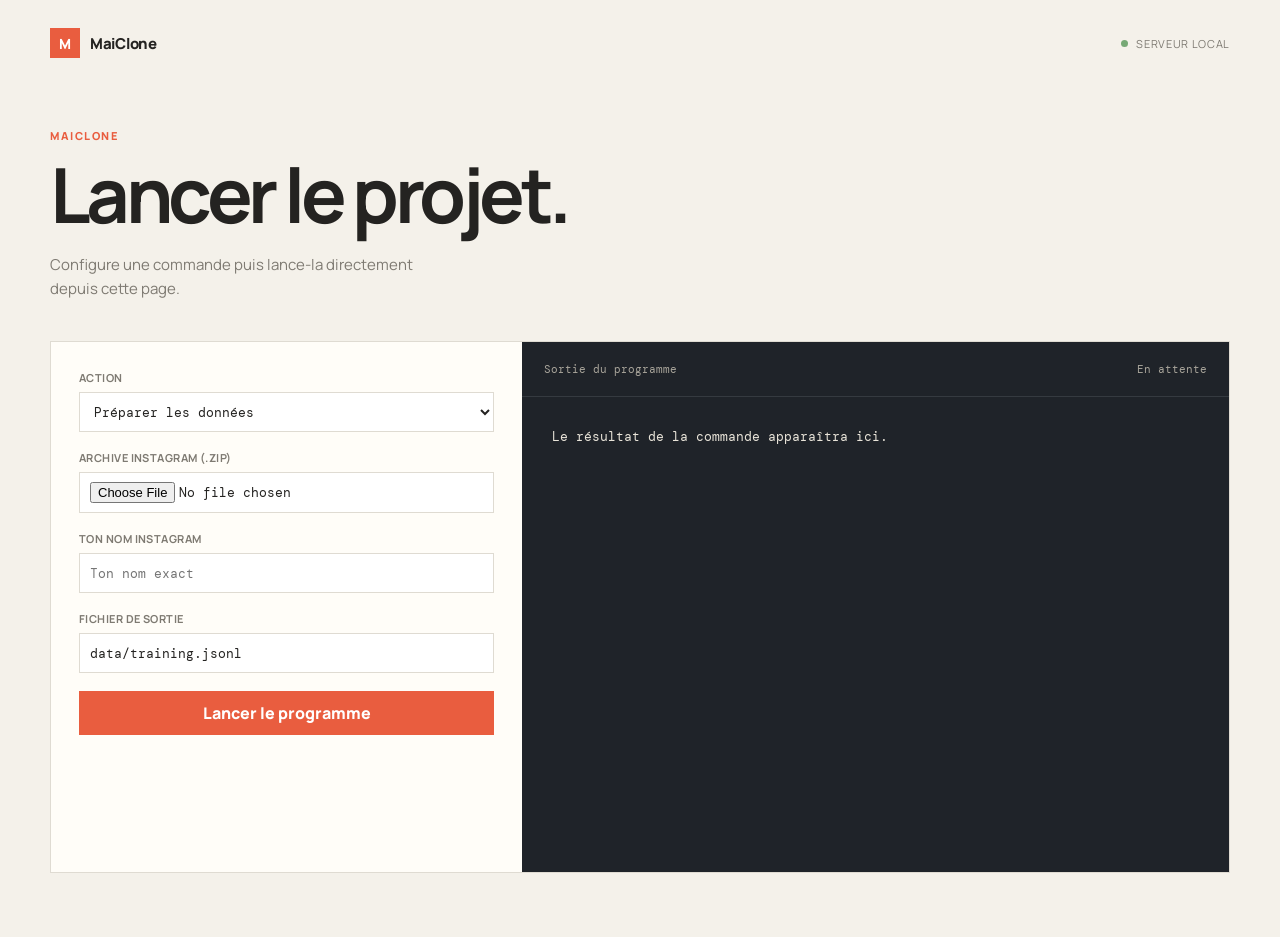
==== index.html @ 81d4d83e "Add initial HTML, CSS, JavaScript, and server implementation for MaiClone project" ====
<!doctype html>
<html lang="fr">
  <head>
    <meta charset="UTF-8" />
    <meta name="viewport" content="width=device-width, initial-scale=1.0" />
    <title>MaiClone | Lancer le projet</title>
    <link rel="stylesheet" href="style.css" />
  </head>
  <body>
    <main class="page-shell">
      <header class="topbar">
        <a class="brand" href="./" aria-label="Accueil MaiClone">
          <span class="brand-mark">M</span>
          <span>MaiClone</span>
        </a>
        <span class="status"><span class="status-dot"></span> serveur local</span>
      </header>

      <section class="intro">
        <p class="eyebrow">MaiClone</p>
        <h1>Lancer le projet.</h1>
        <p class="intro-text">Configure une commande puis lance-la directement depuis cette page.</p>
      </section>

      <section class="runner" aria-label="Lanceur MaiClone">
        <form id="run-form" class="form-panel">
          <label>Action
            <select id="action" name="action">
              <option value="prepare">Préparer les données</option>
              <option value="train">Entraîner le modèle</option>
            </select>
          </label>
          <label>Archive Instagram (.zip)
            <input id="archive" name="archive" type="file" accept=".zip,application/zip" required />
          </label>
          <label>Ton nom Instagram
            <input id="target-name" name="targetName" placeholder="Ton nom exact" required />
          </label>
          <div id="prepare-fields">
            <label>Fichier de sortie
              <input name="output" value="data/training.jsonl" />
            </label>
          </div>
          <div id="train-fields" hidden>
            <label>Modèle de base
              <input name="baseModel" value="microsoft/Phi-3-mini-4k-instruct" />
            </label>
            <label>Dossier du modèle
              <input name="outputDir" value="models/maiclone" />
            </label>
            <div class="number-fields">
              <label>Epochs <input name="epochs" type="number" min="1" value="1" /></label>
              <label>Batch <input name="batchSize" type="number" min="1" value="1" /></label>
            </div>
          </div>
          <button class="run-button" type="submit">Lancer le programme</button>
        </form>

        <div class="output-panel">
          <div class="code-toolbar"><span>Sortie du programme</span><span id="run-status">En attente</span></div>
          <pre id="output" class="output" aria-live="polite">Le résultat de la commande apparaîtra ici.</pre>
        </div>
      </section>
    </main>

    <script src="script.js"></script>
  </body>
</html>
---- style.css ----
@import url('https://fonts.googleapis.com/css2?family=DM+Mono:wght@400;500&family=Manrope:wght@500;600;700;800&display=swap');

:root {
  --background: #f4f1ea;
  --surface: #fffdf8;
  --ink: #242321;
  --muted: #7e7a72;
  --line: #dfdbd2;
  --accent: #e95d3f;
  --code-background: #1f2329;
  --code-text: #e9e4d9;
}

* {
  box-sizing: border-box;
}

body {
  min-width: 320px;
  margin: 0;
  color: var(--ink);
  background: var(--background);
  font-family: 'Manrope', sans-serif;
}

button,
a {
  font: inherit;
}

button {
  border: 0;
}

.page-shell {
  width: min(1180px, calc(100% - 48px));
  margin: 0 auto;
  padding: 28px 0 64px;
}

.topbar,
.brand,
.status,
.sidebar-heading,
.file-button,
.code-toolbar {
  display: flex;
  align-items: center;
}

.topbar {
  justify-content: space-between;
  padding-bottom: 70px;
}

.brand {
  gap: 10px;
  color: var(--ink);
  font-size: 15px;
  font-weight: 800;
  text-decoration: none;
  letter-spacing: -0.02em;
}

.brand-mark {
  display: grid;
  width: 30px;
  height: 30px;
  place-items: center;
  color: #fff;
  background: var(--accent);
  font-size: 14px;
  font-weight: 800;
}

.status {
  gap: 8px;
  color: var(--muted);
  font-size: 11px;
  letter-spacing: 0.06em;
  text-transform: uppercase;
}

.status-dot {
  width: 7px;
  height: 7px;
  border-radius: 50%;
  background: #76a875;
}

.intro {
  max-width: 620px;
  margin-bottom: 40px;
}

.eyebrow {
  margin: 0 0 14px;
  color: var(--accent);
  font-size: 11px;
  font-weight: 800;
  letter-spacing: 0.14em;
  text-transform: uppercase;
}

h1 {
  margin: 0;
  font-size: clamp(42px, 6vw, 76px);
  line-height: 0.98;
  letter-spacing: -0.06em;
}

.intro-text {
  max-width: 410px;
  margin: 22px 0 0;
  color: var(--muted);
  font-size: 15px;
  line-height: 1.6;
}

.runner {
  display: grid;
  grid-template-columns: minmax(280px, 0.8fr) minmax(0, 1.2fr);
  overflow: hidden;
  border: 1px solid var(--line);
  background: var(--surface);
}

.form-panel {
  display: grid;
  align-content: start;
  gap: 18px;
  padding: 28px;
}

label {
  display: grid;
  gap: 7px;
  color: var(--muted);
  font-size: 11px;
  font-weight: 700;
  letter-spacing: 0.04em;
  text-transform: uppercase;
}

input,
select {
  width: 100%;
  min-height: 40px;
  padding: 9px 10px;
  color: var(--ink);
  border: 1px solid var(--line);
  background: #fff;
  font: 13px 'DM Mono', monospace;
}

.number-fields {
  display: grid;
  grid-template-columns: 1fr 1fr;
  gap: 12px;
  margin-top: 18px;
}

.run-button {
  min-height: 44px;
  color: #fff;
  background: var(--accent);
  font-weight: 800;
  cursor: pointer;
}

.run-button:disabled {
  cursor: wait;
  opacity: 0.6;
}

.output-panel {
  display: flex;
  min-width: 0;
  min-height: 530px;
  flex-direction: column;
  background: var(--code-background);
}

.code-toolbar {
  justify-content: space-between;
  min-height: 55px;
  padding: 0 22px;
  color: #a9a59b;
  border-bottom: 1px solid #353a40;
  font-family: 'DM Mono', monospace;
  font-size: 11px;
}
.output {
  overflow: auto;
  flex: 1;
  margin: 0;
  padding: 28px 30px 36px;
  color: var(--code-text);
  font: 13px/1.8 'DM Mono', monospace;
  white-space: pre-wrap;
}

@media (max-width: 700px) {
  .page-shell {
    width: min(100% - 28px, 1180px);
    padding-top: 18px;
  }

  .topbar {
    padding-bottom: 54px;
  }

  .runner {
    grid-template-columns: 1fr;
  }

  .output-panel {
    min-height: 360px;
  }
}
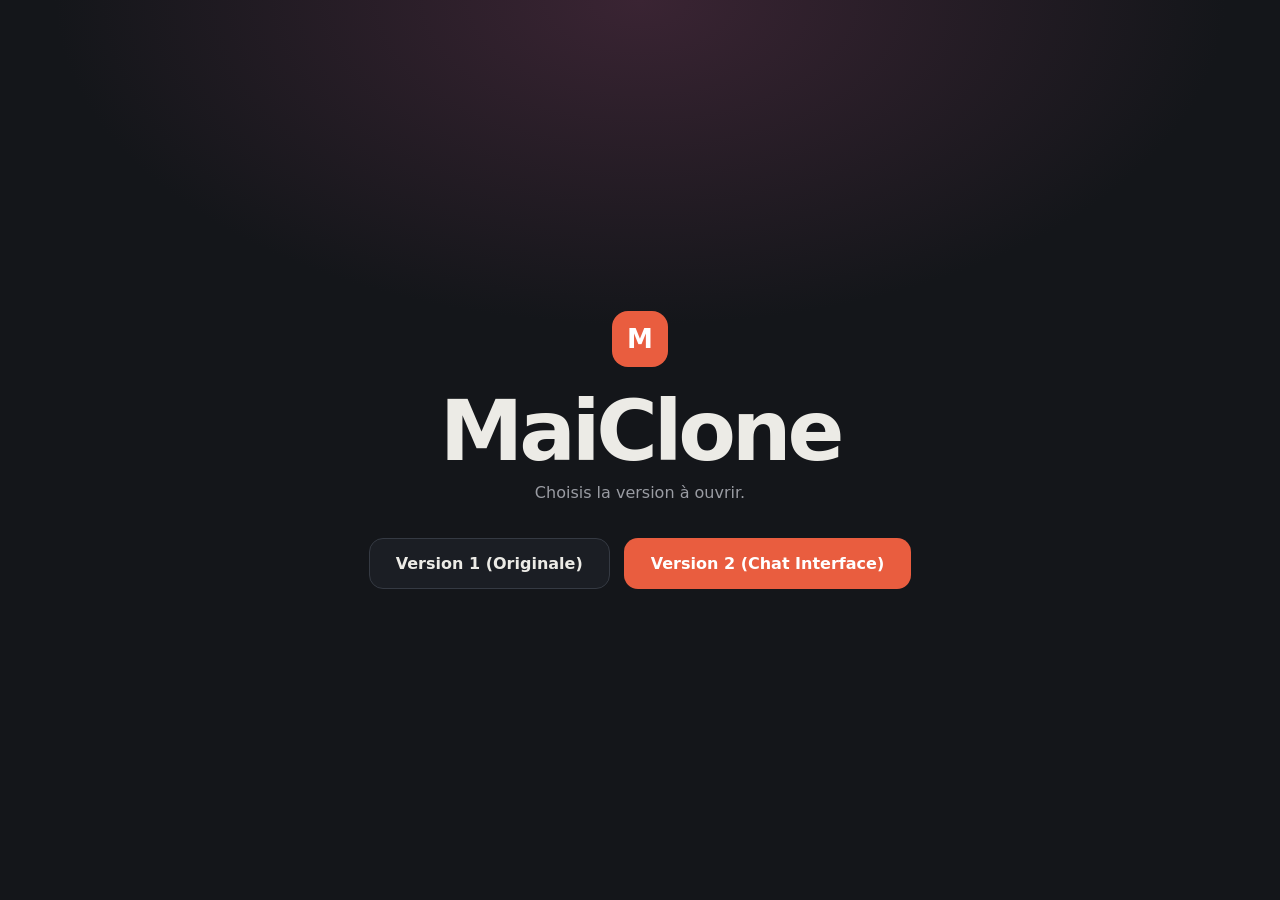
==== commit e3474fae: "feat: ajout V2 et routage V1/V2" ====
--- a/index.html
+++ b/index.html
@@ -3,66 +3,34 @@
   <head>
     <meta charset="UTF-8" />
     <meta name="viewport" content="width=device-width, initial-scale=1.0" />
-    <title>MaiClone | Lancer le projet</title>
-    <link rel="stylesheet" href="style.css" />
+    <title>MaiClone</title>
+    <style>
+      * { box-sizing: border-box; }
+      body {
+        margin: 0; min-height: 100vh; display: grid; place-items: center; padding: 24px;
+        color: #ecebe6; font-family: system-ui, -apple-system, 'Segoe UI', Roboto, sans-serif;
+        background: radial-gradient(900px 500px at 50% 0%, #3a2433 0%, #14161a 65%);
+      }
+      main { text-align: center; max-width: 560px; }
+      .mark { display: inline-grid; place-items: center; width: 56px; height: 56px; border-radius: 16px; background: #e95d3f; color: #fff; font-size: 26px; font-weight: 800; }
+      h1 { margin: 22px 0 10px; font-size: clamp(44px, 9vw, 84px); letter-spacing: -0.05em; line-height: 1; }
+      p { margin: 0 0 36px; color: #9a9ca3; }
+      .actions { display: flex; flex-wrap: wrap; gap: 14px; justify-content: center; }
+      a.btn { padding: 15px 26px; border-radius: 14px; text-decoration: none; font-weight: 700; border: 1px solid #353a43; color: #ecebe6; background: #1b1e24; transition: transform .15s, background .15s; }
+      a.btn:hover { transform: translateY(-2px); background: #23272f; }
+      a.btn.primary { background: #e95d3f; border-color: transparent; color: #fff; }
+      a.btn.primary:hover { background: #f06a4c; }
+    </style>
   </head>
   <body>
-    <main class="page-shell">
-      <header class="topbar">
-        <a class="brand" href="./" aria-label="Accueil MaiClone">
-          <span class="brand-mark">M</span>
-          <span>MaiClone</span>
-        </a>
-        <span class="status"><span class="status-dot"></span> serveur local</span>
-      </header>
-
-      <section class="intro">
-        <p class="eyebrow">MaiClone</p>
-        <h1>Lancer le projet.</h1>
-        <p class="intro-text">Configure une commande puis lance-la directement depuis cette page.</p>
-      </section>
-
-      <section class="runner" aria-label="Lanceur MaiClone">
-        <form id="run-form" class="form-panel">
-          <label>Action
-            <select id="action" name="action">
-              <option value="prepare">Préparer les données</option>
-              <option value="train">Entraîner le modèle</option>
-            </select>
-          </label>
-          <label>Archive Instagram (.zip)
-            <input id="archive" name="archive" type="file" accept=".zip,application/zip" required />
-          </label>
-          <label>Ton nom Instagram
-            <input id="target-name" name="targetName" placeholder="Ton nom exact" required />
-          </label>
-          <div id="prepare-fields">
-            <label>Fichier de sortie
-              <input name="output" value="data/training.jsonl" />
-            </label>
-          </div>
-          <div id="train-fields" hidden>
-            <label>Modèle de base
-              <input name="baseModel" value="microsoft/Phi-3-mini-4k-instruct" />
-            </label>
-            <label>Dossier du modèle
-              <input name="outputDir" value="models/maiclone" />
-            </label>
-            <div class="number-fields">
-              <label>Epochs <input name="epochs" type="number" min="1" value="1" /></label>
-              <label>Batch <input name="batchSize" type="number" min="1" value="1" /></label>
-            </div>
-          </div>
-          <button class="run-button" type="submit">Lancer le programme</button>
-        </form>
-
-        <div class="output-panel">
-          <div class="code-toolbar"><span>Sortie du programme</span><span id="run-status">En attente</span></div>
-          <pre id="output" class="output" aria-live="polite">Le résultat de la commande apparaîtra ici.</pre>
-        </div>
-      </section>
+    <main>
+      <span class="mark">M</span>
+      <h1>MaiClone</h1>
+      <p>Choisis la version à ouvrir.</p>
+      <div class="actions">
+        <a class="btn" href="index0.html">Version 1 (Originale)</a>
+        <a class="btn primary" href="index1.html">Version 2 (Chat Interface)</a>
+      </div>
     </main>
-
-    <script src="script.js"></script>
   </body>
-</html>+</html>
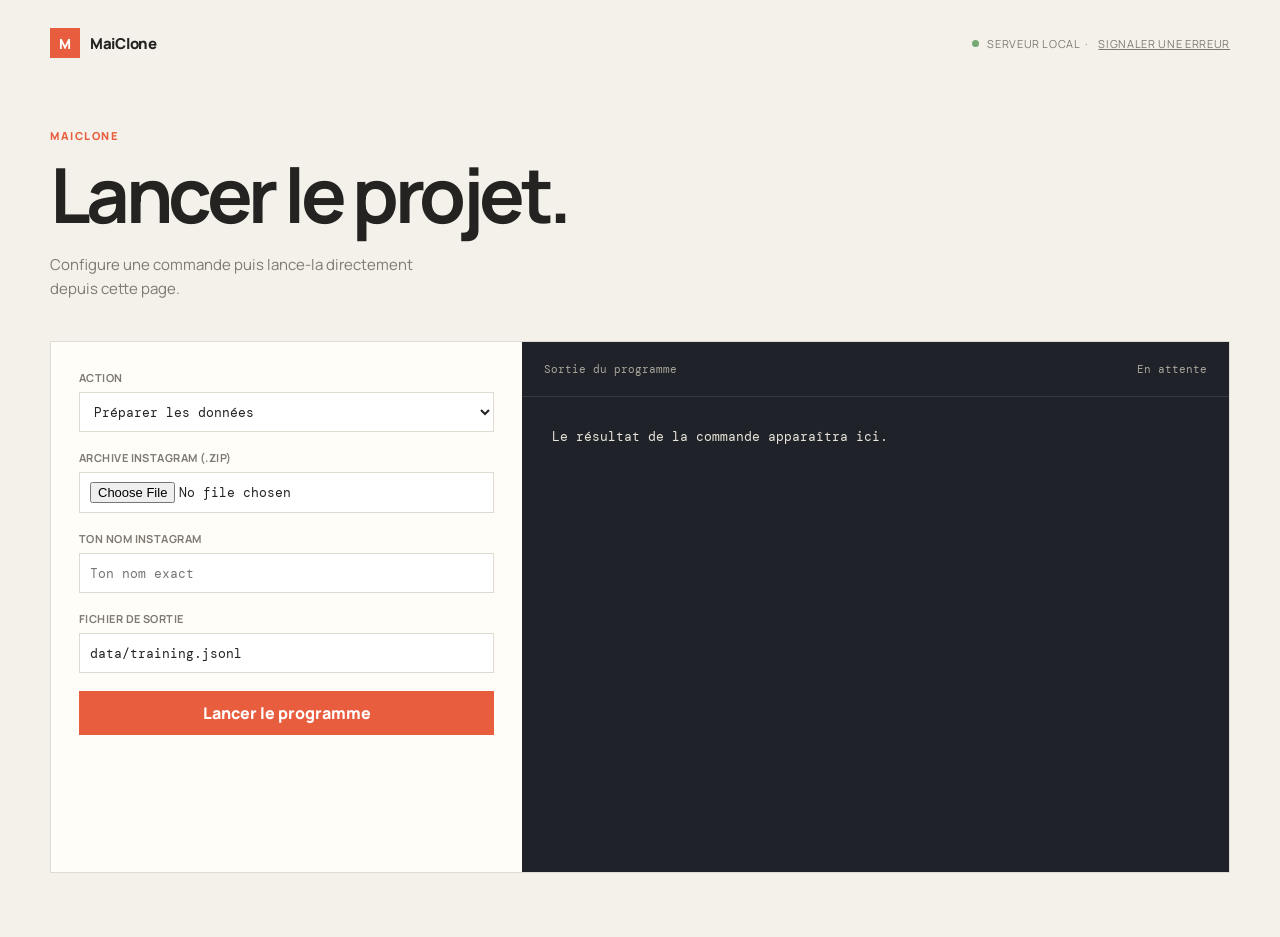
==== commit 462cd7e9: "feat: index = page de base, index1 = signalement d'erreur (Grist)" ====
--- a/index.html
+++ b/index.html
@@ -3,34 +3,66 @@
   <head>
     <meta charset="UTF-8" />
     <meta name="viewport" content="width=device-width, initial-scale=1.0" />
-    <title>MaiClone</title>
-    <style>
-      * { box-sizing: border-box; }
-      body {
-        margin: 0; min-height: 100vh; display: grid; place-items: center; padding: 24px;
-        color: #ecebe6; font-family: system-ui, -apple-system, 'Segoe UI', Roboto, sans-serif;
-        background: radial-gradient(900px 500px at 50% 0%, #3a2433 0%, #14161a 65%);
-      }
-      main { text-align: center; max-width: 560px; }
-      .mark { display: inline-grid; place-items: center; width: 56px; height: 56px; border-radius: 16px; background: #e95d3f; color: #fff; font-size: 26px; font-weight: 800; }
-      h1 { margin: 22px 0 10px; font-size: clamp(44px, 9vw, 84px); letter-spacing: -0.05em; line-height: 1; }
-      p { margin: 0 0 36px; color: #9a9ca3; }
-      .actions { display: flex; flex-wrap: wrap; gap: 14px; justify-content: center; }
-      a.btn { padding: 15px 26px; border-radius: 14px; text-decoration: none; font-weight: 700; border: 1px solid #353a43; color: #ecebe6; background: #1b1e24; transition: transform .15s, background .15s; }
-      a.btn:hover { transform: translateY(-2px); background: #23272f; }
-      a.btn.primary { background: #e95d3f; border-color: transparent; color: #fff; }
-      a.btn.primary:hover { background: #f06a4c; }
-    </style>
+    <title>MaiClone | Lancer le projet</title>
+    <link rel="stylesheet" href="v0/style.css" />
   </head>
   <body>
-    <main>
-      <span class="mark">M</span>
-      <h1>MaiClone</h1>
-      <p>Choisis la version à ouvrir.</p>
-      <div class="actions">
-        <a class="btn" href="index0.html">Version 1 (Originale)</a>
-        <a class="btn primary" href="index1.html">Version 2 (Chat Interface)</a>
-      </div>
+    <main class="page-shell">
+      <header class="topbar">
+        <a class="brand" href="./" aria-label="Accueil MaiClone">
+          <span class="brand-mark">M</span>
+          <span>MaiClone</span>
+        </a>
+        <span class="status"><span class="status-dot"></span> serveur local &nbsp;·&nbsp; <a href="index1.html" style="color:inherit">Signaler une erreur</a></span>
+      </header>
+
+      <section class="intro">
+        <p class="eyebrow">MaiClone</p>
+        <h1>Lancer le projet.</h1>
+        <p class="intro-text">Configure une commande puis lance-la directement depuis cette page.</p>
+      </section>
+
+      <section class="runner" aria-label="Lanceur MaiClone">
+        <form id="run-form" class="form-panel">
+          <label>Action
+            <select id="action" name="action">
+              <option value="prepare">Préparer les données</option>
+              <option value="train">Entraîner le modèle</option>
+            </select>
+          </label>
+          <label>Archive Instagram (.zip)
+            <input id="archive" name="archive" type="file" accept=".zip,application/zip" required />
+          </label>
+          <label>Ton nom Instagram
+            <input id="target-name" name="targetName" placeholder="Ton nom exact" required />
+          </label>
+          <div id="prepare-fields">
+            <label>Fichier de sortie
+              <input name="output" value="data/training.jsonl" />
+            </label>
+          </div>
+          <div id="train-fields" hidden>
+            <label>Modèle de base
+              <input name="baseModel" value="microsoft/Phi-3-mini-4k-instruct" />
+            </label>
+            <label>Dossier du modèle
+              <input name="outputDir" value="models/maiclone" />
+            </label>
+            <div class="number-fields">
+              <label>Epochs <input name="epochs" type="number" min="1" value="1" /></label>
+              <label>Batch <input name="batchSize" type="number" min="1" value="1" /></label>
+            </div>
+          </div>
+          <button class="run-button" type="submit">Lancer le programme</button>
+        </form>
+
+        <div class="output-panel">
+          <div class="code-toolbar"><span>Sortie du programme</span><span id="run-status">En attente</span></div>
+          <pre id="output" class="output" aria-live="polite">Le résultat de la commande apparaîtra ici.</pre>
+        </div>
+      </section>
     </main>
+
+    <script src="v0/script.js"></script>
   </body>
 </html>
--- a/v0/style.css
+++ b/v0/style.css
@@ -0,0 +1,220 @@
+@import url('https://fonts.googleapis.com/css2?family=DM+Mono:wght@400;500&family=Manrope:wght@500;600;700;800&display=swap');
+
+:root {
+  --background: #f4f1ea;
+  --surface: #fffdf8;
+  --ink: #242321;
+  --muted: #7e7a72;
+  --line: #dfdbd2;
+  --accent: #e95d3f;
+  --code-background: #1f2329;
+  --code-text: #e9e4d9;
+}
+
+* {
+  box-sizing: border-box;
+}
+
+body {
+  min-width: 320px;
+  margin: 0;
+  color: var(--ink);
+  background: var(--background);
+  font-family: 'Manrope', sans-serif;
+}
+
+button,
+a {
+  font: inherit;
+}
+
+button {
+  border: 0;
+}
+
+.page-shell {
+  width: min(1180px, calc(100% - 48px));
+  margin: 0 auto;
+  padding: 28px 0 64px;
+}
+
+.topbar,
+.brand,
+.status,
+.sidebar-heading,
+.file-button,
+.code-toolbar {
+  display: flex;
+  align-items: center;
+}
+
+.topbar {
+  justify-content: space-between;
+  padding-bottom: 70px;
+}
+
+.brand {
+  gap: 10px;
+  color: var(--ink);
+  font-size: 15px;
+  font-weight: 800;
+  text-decoration: none;
+  letter-spacing: -0.02em;
+}
+
+.brand-mark {
+  display: grid;
+  width: 30px;
+  height: 30px;
+  place-items: center;
+  color: #fff;
+  background: var(--accent);
+  font-size: 14px;
+  font-weight: 800;
+}
+
+.status {
+  gap: 8px;
+  color: var(--muted);
+  font-size: 11px;
+  letter-spacing: 0.06em;
+  text-transform: uppercase;
+}
+
+.status-dot {
+  width: 7px;
+  height: 7px;
+  border-radius: 50%;
+  background: #76a875;
+}
+
+.intro {
+  max-width: 620px;
+  margin-bottom: 40px;
+}
+
+.eyebrow {
+  margin: 0 0 14px;
+  color: var(--accent);
+  font-size: 11px;
+  font-weight: 800;
+  letter-spacing: 0.14em;
+  text-transform: uppercase;
+}
+
+h1 {
+  margin: 0;
+  font-size: clamp(42px, 6vw, 76px);
+  line-height: 0.98;
+  letter-spacing: -0.06em;
+}
+
+.intro-text {
+  max-width: 410px;
+  margin: 22px 0 0;
+  color: var(--muted);
+  font-size: 15px;
+  line-height: 1.6;
+}
+
+.runner {
+  display: grid;
+  grid-template-columns: minmax(280px, 0.8fr) minmax(0, 1.2fr);
+  overflow: hidden;
+  border: 1px solid var(--line);
+  background: var(--surface);
+}
+
+.form-panel {
+  display: grid;
+  align-content: start;
+  gap: 18px;
+  padding: 28px;
+}
+
+label {
+  display: grid;
+  gap: 7px;
+  color: var(--muted);
+  font-size: 11px;
+  font-weight: 700;
+  letter-spacing: 0.04em;
+  text-transform: uppercase;
+}
+
+input,
+select {
+  width: 100%;
+  min-height: 40px;
+  padding: 9px 10px;
+  color: var(--ink);
+  border: 1px solid var(--line);
+  background: #fff;
+  font: 13px 'DM Mono', monospace;
+}
+
+.number-fields {
+  display: grid;
+  grid-template-columns: 1fr 1fr;
+  gap: 12px;
+  margin-top: 18px;
+}
+
+.run-button {
+  min-height: 44px;
+  color: #fff;
+  background: var(--accent);
+  font-weight: 800;
+  cursor: pointer;
+}
+
+.run-button:disabled {
+  cursor: wait;
+  opacity: 0.6;
+}
+
+.output-panel {
+  display: flex;
+  min-width: 0;
+  min-height: 530px;
+  flex-direction: column;
+  background: var(--code-background);
+}
+
+.code-toolbar {
+  justify-content: space-between;
+  min-height: 55px;
+  padding: 0 22px;
+  color: #a9a59b;
+  border-bottom: 1px solid #353a40;
+  font-family: 'DM Mono', monospace;
+  font-size: 11px;
+}
+.output {
+  overflow: auto;
+  flex: 1;
+  margin: 0;
+  padding: 28px 30px 36px;
+  color: var(--code-text);
+  font: 13px/1.8 'DM Mono', monospace;
+  white-space: pre-wrap;
+}
+
+@media (max-width: 700px) {
+  .page-shell {
+    width: min(100% - 28px, 1180px);
+    padding-top: 18px;
+  }
+
+  .topbar {
+    padding-bottom: 54px;
+  }
+
+  .runner {
+    grid-template-columns: 1fr;
+  }
+
+  .output-panel {
+    min-height: 360px;
+  }
+}
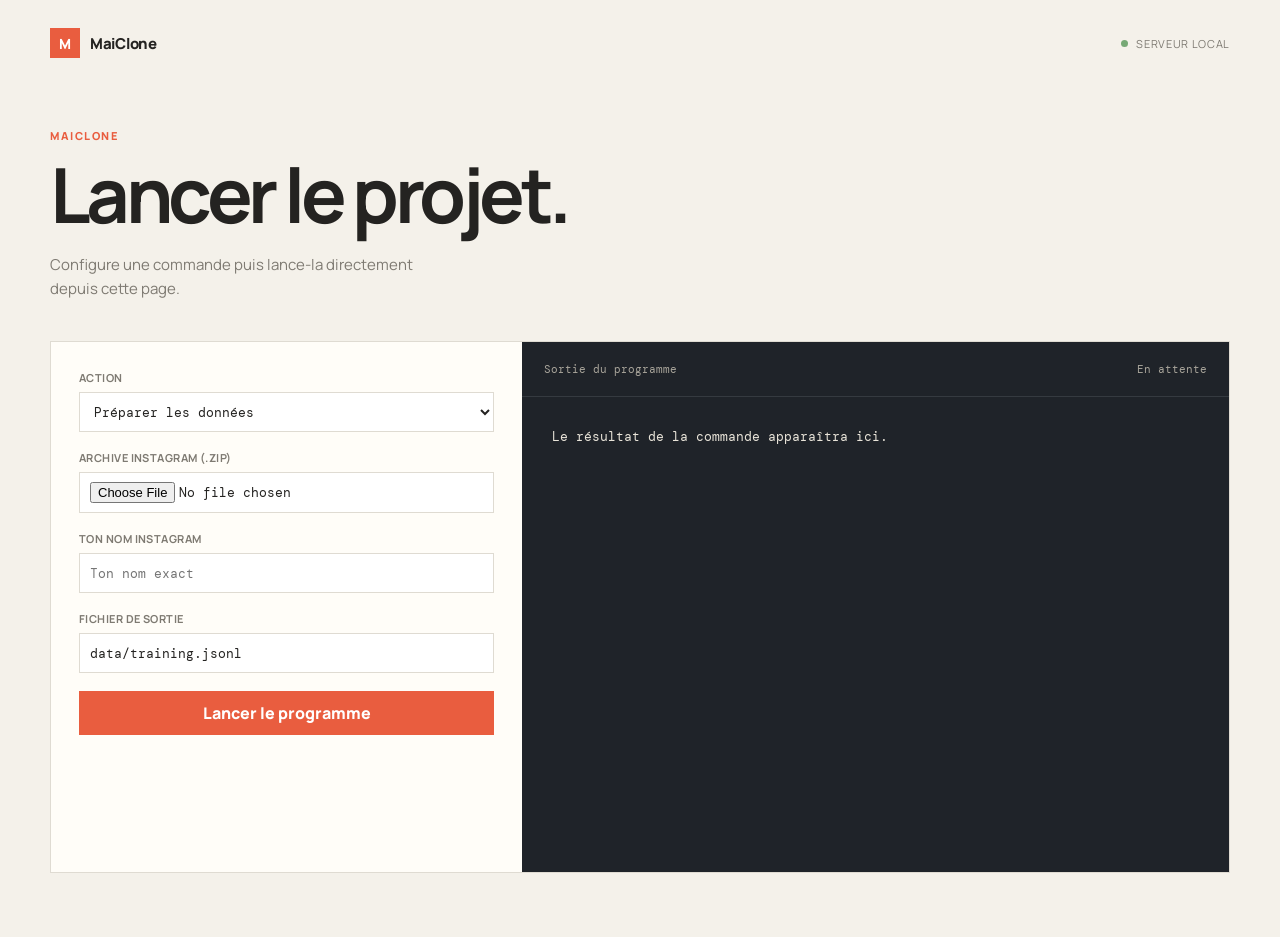
==== commit ca93099e: "Rename index0.html to index.html" ====
--- a/index.html
+++ b/index.html
@@ -13,7 +13,7 @@
           <span class="brand-mark">M</span>
           <span>MaiClone</span>
         </a>
-        <span class="status"><span class="status-dot"></span> serveur local &nbsp;·&nbsp; <a href="index1.html" style="color:inherit">Signaler une erreur</a></span>
+        <span class="status"><span class="status-dot"></span> serveur local</span>
       </header>
 
       <section class="intro">
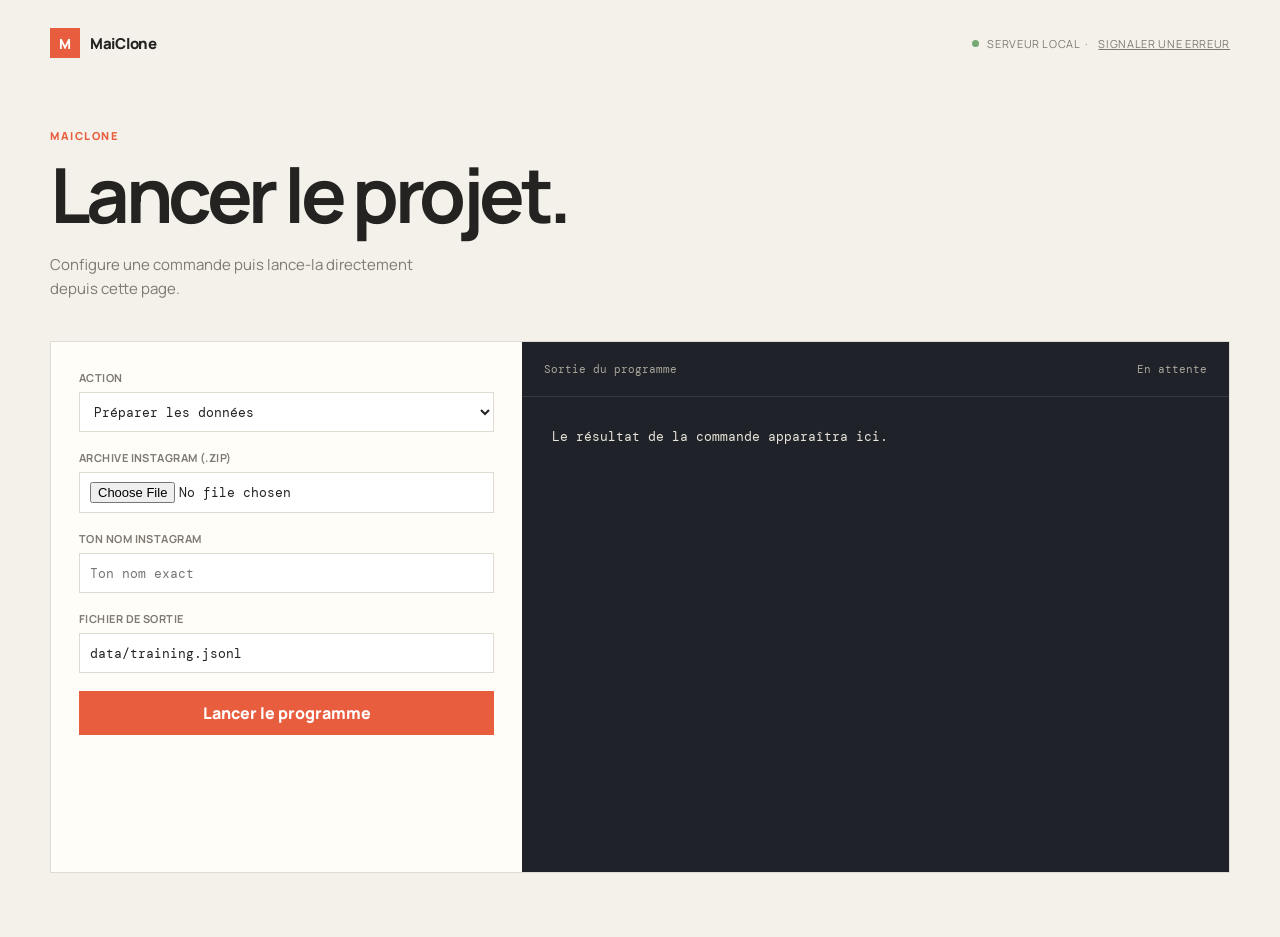
==== commit aea1ff3d: "Add error reporting link to status section" ====
--- a/index.html
+++ b/index.html
@@ -13,7 +13,7 @@
           <span class="brand-mark">M</span>
           <span>MaiClone</span>
         </a>
-        <span class="status"><span class="status-dot"></span> serveur local</span>
+        <span class="status"><span class="status-dot"></span> serveur local &nbsp;·&nbsp; <a href="index1.html" style="color:inherit">Signaler une erreur</a></span>
       </header>
 
       <section class="intro">
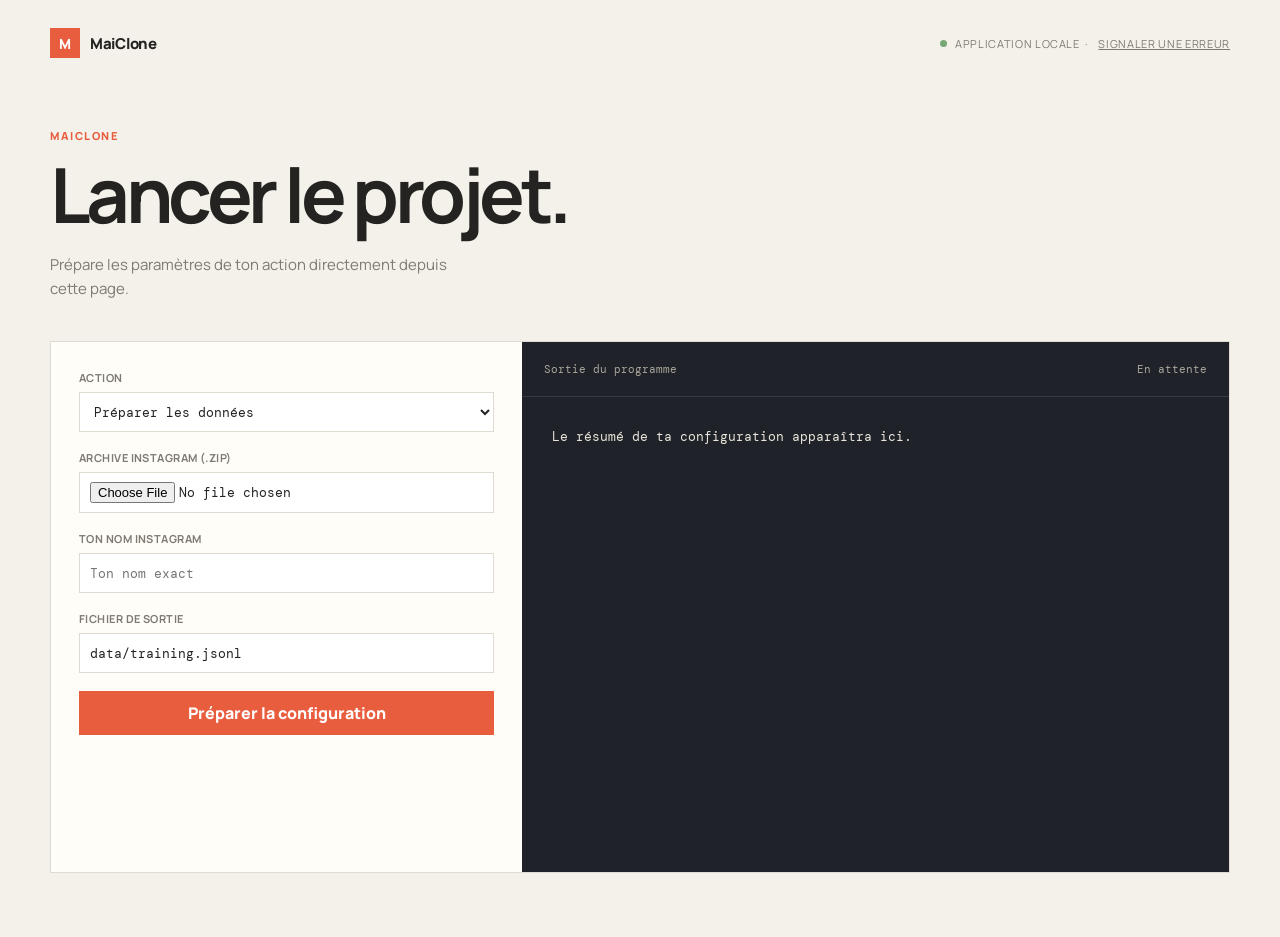
==== commit 7dc0b3e2: "Convert app flow to HTML/CSS/JS-only frontend behavior Co-authored-by: MythraHerradi <156212245+Myth" ====
--- a/index.html
+++ b/index.html
@@ -13,13 +13,13 @@
           <span class="brand-mark">M</span>
           <span>MaiClone</span>
         </a>
-        <span class="status"><span class="status-dot"></span> serveur local &nbsp;·&nbsp; <a href="index1.html" style="color:inherit">Signaler une erreur</a></span>
+        <span class="status"><span class="status-dot"></span> application locale &nbsp;·&nbsp; <a href="index1.html" style="color:inherit">Signaler une erreur</a></span>
       </header>
 
       <section class="intro">
         <p class="eyebrow">MaiClone</p>
         <h1>Lancer le projet.</h1>
-        <p class="intro-text">Configure une commande puis lance-la directement depuis cette page.</p>
+        <p class="intro-text">Prépare les paramètres de ton action directement depuis cette page.</p>
       </section>
 
       <section class="runner" aria-label="Lanceur MaiClone">
@@ -53,12 +53,12 @@
               <label>Batch <input name="batchSize" type="number" min="1" value="1" /></label>
             </div>
           </div>
-          <button class="run-button" type="submit">Lancer le programme</button>
+          <button class="run-button" type="submit">Préparer la configuration</button>
         </form>
 
         <div class="output-panel">
           <div class="code-toolbar"><span>Sortie du programme</span><span id="run-status">En attente</span></div>
-          <pre id="output" class="output" aria-live="polite">Le résultat de la commande apparaîtra ici.</pre>
+          <pre id="output" class="output" aria-live="polite">Le résumé de ta configuration apparaîtra ici.</pre>
         </div>
       </section>
     </main>
